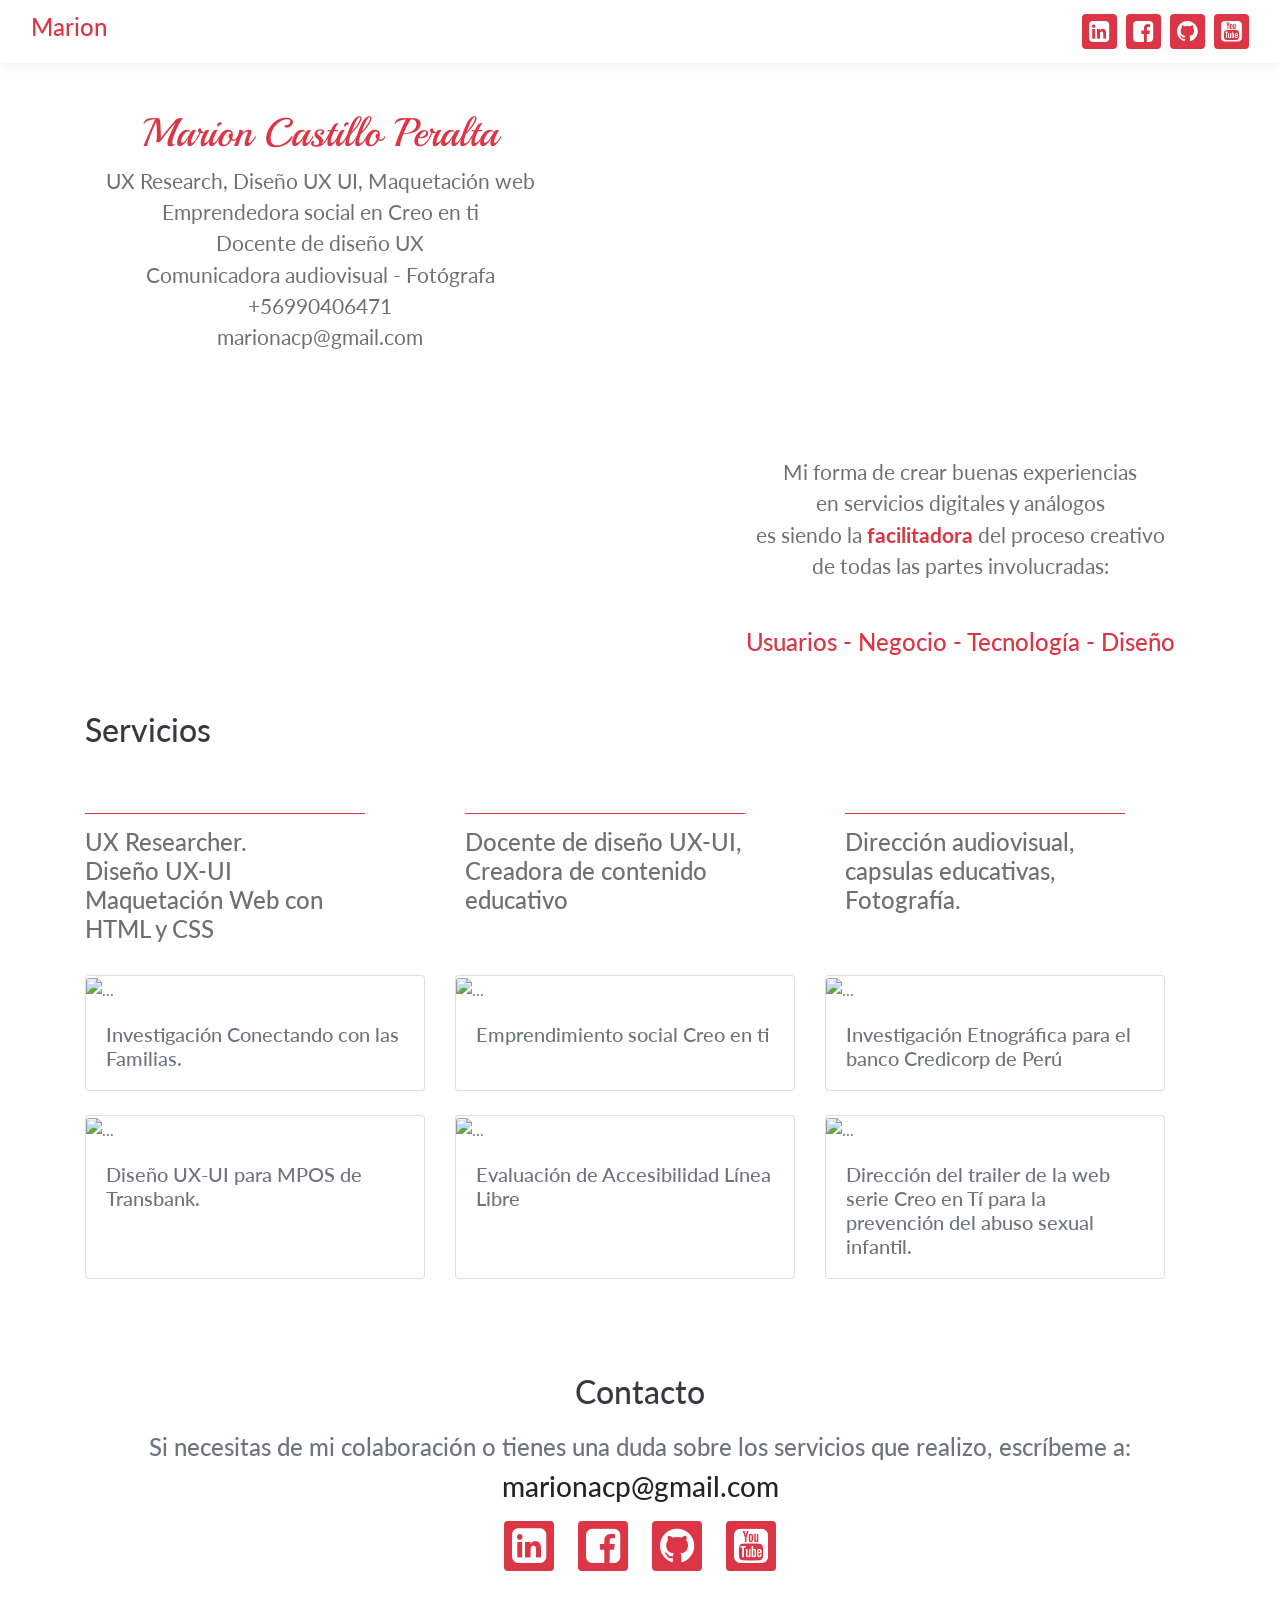
==== index.html @ 3ec82497 "Add files via upload" ====
﻿<!doctype html>
<html lang="es">
<head>
    <meta charset="utf-8">
    <meta name="viewport" content="width=device-width, initial-scale=1, shrink-to-fit=no">
    <meta http-equiv="x-ua-compatible" content="ie=edge">
    <title>Portafolio Marion</title>    
    <link rel="stylesheet" href="https://maxcdn.bootstrapcdn.com/bootstrap/4.0.0/css/bootstrap.min.css" integrity="sha384-Gn5384xqQ1aoWXA+058RXPxPg6fy4IWvTNh0E263XmFcJlSAwiGgFAW/dAiS6JXm" crossorigin="anonymous">
    <link rel="stylesheet" href="https://stackpath.bootstrapcdn.com/font-awesome/4.7.0/css/font-awesome.min.css">
    <link href="https://fonts.googleapis.com/css2?family=Lato&display=swap" rel="stylesheet">
    <link href="https://fonts.googleapis.com/css?family=Playball&display=swap" rel="stylesheet">


    <link href="assets/css/estilos.css" rel="stylesheet">

</head>
<body>

    <header class="fixed-top">
        <div class="navbar navbar-dark bg-white box-shadow">

            <div class="col-3 container d-flex justify-content-between">
                <a href="#" class="navbar-brand d-flex align-items-center">
                    <h4 class="text-danger titulo2">Marion</h4>
                   
                </a>
            </div>
            <div class="col-9 text-right">
                    <a class="btn btn-danger iconomenu" href="https://www.linkedin.com/in/marionux/" target="_blank" ><i class="icon1 fa fa-linkedin-square" aria-hidden="true" id="icon"></i></a>
                    <a class="btn btn-danger iconomenu" href="https://www.facebook.com/FotografiaMarion/" target="_blank" ><i class="icon1 fa fa-facebook-square" aria-hidden="true"></i></a>
                    <a class="btn btn-danger iconomenu" href="https://github.com/marioncastillo" target="_blank" ><i class="icon1 fa fa-github" aria-hidden="true"></i> </a>
                    <a class="btn btn-danger iconomenu" href="https://www.youtube.com/marionaudiovisual" target="_blank" ><i class="icon1 fa fa-youtube-square" aria-hidden="true"></i>
                    </i></a>
                    
            </div>
        </div>
    </header>

<main role="main" class="container-fluid">
            
        <section class="row nombre text-center">
                <div class="col-12 col-sm-6 texto1">
                    <h1 class="text-danger titulo1">Marion Castillo Peralta</h1>
                    <p class="parrafo">UX Research, Diseño UX UI, Maquetación web <br>
                        Emprendedora social en ​Creo en ti  <br>
                        Docente de diseño UX <br>
                        Comunicadora audiovisual - Fotógrafa <br> 
                        +56990406471 <br>
                        marionacp@gmail.com</p>
                </div>
                <div class="col-12 col-sm-6">
                    <img class="foto" src="assets/img/Foto-marion.jpg" alt="">
                </div>
       </section>
            <div class="text-center">
                <img class="lineaflecha" src="assets/img/lineaflecha.png" alt="">
            </div>

       <section class="row text-center">
                <div class="col-12 col-sm-6 text-center">
                    <img class="circulos" src="assets/img/circulos.png" alt="">
                </div>
                <div class="col-12 col-sm-6 text-center texto1">
                    <p class="parrafo">Mi forma de crear buenas experiencias <br>
                        en servicios digitales y análogos <br>
                        es siendo la <strong class="text-danger">facilitadora</strong> del proceso creativo <br>
                            de todas las partes involucradas: <br> <br>
                    </p>
                     <h4 class="text-danger">Usuarios - Negocio - Tecnología - Diseño</h4>  
                </div>
        </section>
            <div class="text-center">
                <img class="lineaflecha" src="assets/img/lineaflecha.png" alt="">
            </div>

    <main class="container">

        <section class="servicios row">
                    <div class="col-12">
                        <h2 class="text-dark text-left tituloseccion">Servicios</h2>
                    </div>

                    <div class="col col-sm-4 text-left">
                            <img class="iconoservicio" src="assets/img/ui.png" alt="">
                            <div class="border-top border-danger">
                                <h4 class="textoservicio"> UX Researcher. <br> Diseño UX-UI <br> Maquetación Web con HTML y CSS</h4>
                            </div>
                    </div>
                    
                    <div class="col col-sm-4 text-left">
                        <img class="iconoservicio" src="assets/img/generate.png" alt="">
                        <div class="border-top border-danger">
                            <h4 class="textoservicio">Docente de diseño UX-UI, Creadora de contenido educativo</h4>
                        </div>
                    </div>

                    <div class="col col-sm-4 text-left">
                        <img class="iconoservicio" src="assets/img/multimedia.png" alt="">
                        <div class="border-top border-danger">
                            <h4 class="textoservicio">Dirección audiovisual, capsulas educativas, Fotografía. </h4>
                        </div>
                    </div>                
    
        </section>
<br>



<!--casos nuevos-->

        <section class="row casosexito">
    <!-- card1 -->
            <div class="card-deck container">
                <div class="card">
                <a href="https://drive.google.com/file/d/1eQfD-FpYUxV7g5mlMqT8iRuD5xcc2al2/view" class="text-secondary" target="">
                  <img src="assets/img/Investigacion-familias.png" class="card-img-top" alt="...">
                  <div class="card-body">
                    <h5 class="card-text">Investigación Conectando con las Familias.</h5>
                  </div>
                </a>
                </div>
             
    <!-- card2 -->
                <div class="card">
                <a href="https://drive.google.com/file/d/1NklPL475hdJhBr-mVmho3ZcReyX8gz90/view?usp=drive_link" class="text-secondary">
                  <img src="assets/img/creoenti1.png" class="card-img-top" alt="...">
                  <div class="card-body">
                    <h5 class="card-text">Emprendimiento social Creo en ti</h5>
                  </div>
                </a>
                </div>
                  
    <!-- card3 -->
                <div class="card">
                    <a href="https://drive.google.com/file/d/1T6AP4Ch5hAWFWMfX0j9KSFwaQBrUwm0S/view?usp=drive_link" class="text-secondary">
                  <img src="assets/img/krealo.png" class="card-img-top" alt="...">
                  <div class="card-body">
                    <h5 class="card-text">Investigación Etnográfica para el banco Credicorp de Perú</h5>
                  </div>
                </a>          
                </div>
            </div>
        </section>

<br>
 <!-- casos 2 exito -->
        <section class="row casosexito">
    <!-- card1 -->
            <div class="card-deck container">
                <div class="card">
                <a href="https://drive.google.com/file/d/12KH7iPFXDV-AR3Hg82NLf_JYm8QoLj30/view?usp=drive_link" class="text-secondary">
                  <img src="assets/img/mpos.png" class="card-img-top" alt="...">
                  <div class="card-body">
                    <h5 class="card-text">Diseño UX-UI para MPOS de Transbank.</h5>
                  </div>
                </a>
                </div>
             
    <!-- card2 -->
                <div class="card">
                <a href="https://www.notion.so/Evaluaci-n-de-accesibilidad-linealibre-cl-a3cfcf4490c1404eb77537d5d5f616c1" class="text-secondary">
                  <img src="assets/img/linea-libre.png" class="card-img-top" alt="...">
                  <div class="card-body">
                    <h5 class="card-text">Evaluación de Accesibilidad Línea Libre</h5>
                  </div>
                </a>
                </div>
                  
    <!-- card3 -->
                <div class="card">
                    <a href="https://youtu.be/rTrufgA4bEY?si=K4AiEiFjN-LQug8q" class="text-secondary">
                  <img src="assets/img/video-creoenti.png" class="card-img-top" alt="...">
                  <div class="card-body">
                    <h5 class="card-text">Dirección del  trailer de la web serie Creo en Tí para la prevención del abuso sexual infantil.</h5>
                  </div>
                </a>          
                </div>
            </div>
        </section>


    </main>

</main>



    <footer class="">
        <div class="text-center">
            <img class="lineaflecha" src="img/lineaflecha.png" alt="">
        </div>

        <div class="contexto container text-center">
            <div class="col-12">
                <h2 class="text-dark tituloseccion">Contacto</h2>
            </div>
            <div class="col-12 col-sm-12">
                <h4 class="text-secondary">
                    Si necesitas de mi colaboración o tienes una duda sobre los servicios que realizo, escríbeme a:</h4>
                    
                <h3>marionacp@gmail.com</h3>
            </div>
            <div class="col-12">
                <a class="btn btn-danger iconofooter" href="https://www.linkedin.com/in/marionux/" target="_blank" ><i class="iconfo fa fa-linkedin-square" aria-hidden="true" id="icon"></i></a>
                <a class="btn btn-danger iconofooter" href="https://www.facebook.com/FotografiaMarion/" target="_blank" ><i class="iconfo fa fa-facebook-square" aria-hidden="true"></i></a>
                <a class="btn btn-danger iconofooter" href="https://github.com/marioncastillo" target="_blank" ><i class="iconfo fa fa-github" aria-hidden="true"></i> </a>
                <a class="btn btn-danger iconofooter" href="https://www.youtube.com/marionaudiovisual" target="_blank" ><i class="iconfo fa fa-youtube-square" aria-hidden="true"></i>
                </i></a>
                
            </div>
        </div>
    </footer>

    <script src="https://code.jquery.com/jquery-3.2.1.slim.min.js"
            integrity="sha384-KJ3o2DKtIkvYIK3UENzmM7KCkRr/rE9/Qpg6aAZGJwFDMVNA/GpGFF93hXpG5KkN"
            crossorigin="anonymous"></script>
    <script src="https://cdnjs.cloudflare.com/ajax/libs/popper.js/1.12.9/umd/popper.min.js"
            integrity="sha384-ApNbgh9B+Y1QKtv3Rn7W3mgPxhU9K/ScQsAP7hUibX39j7fakFPskvXusvfa0b4Q"
            crossorigin="anonymous"></script>
    <script src="https://maxcdn.bootstrapcdn.com/bootstrap/4.0.0/js/bootstrap.min.js"
            integrity="sha384-JZR6Spejh4U02d8jOt6vLEHfe/JQGiRRSQQxSfFWpi1MquVdAyjUar5+76PVCmYl"
            crossorigin="anonymous"></script>
</body>
</html>
---- assets/css/estilos.css ----
/* inicio header*/
.box-shadow { box-shadow: 0 .25rem .75rem rgba(0, 0, 0, .05); }

.iconomenu{
  border: 0px;
  padding: 5px;
  width: 35px;
  height: 35px;
  margin-left: 5px;
}

.icon1{
  font-size: 150%;
}
.nombre{
  margin-top: 45px;
}

/* fin header*/

/* inicio sección 1 sobre mi*/
.texto1{
  margin-top:5%;
}
.foto{
  width: 270px;
  border-radius: 5%;
  margin-top:8%;
}
.lineaflecha{
  width: 100%;
  margin-top: 1%;
}

.circulos{
  width: 50%;
  margin-top: 3%;
}


.parrafo{
  font-family: 'Lato', sans-serif;
  font-size: 130%;
  color: #707070;
  
}
body{
  font-family: 'Lato', sans-serif;
}

.titulo1{
  font-family: 'Playball', cursive;

 }


/* fin sección 1 sobre mi*/

/* inicio sección servicios*/

.iconoservicio{
  width: 40%;
}

.border-danger{
  width:80%;
  border-color: #BE0130;
  margin-top:5%;
}

.textoservicio{
  margin-top:5%;
  color: #707070;
}
.tituloseccion{
  margin-top:2%;
  margin-bottom:2%;
}

/* inicio sección casos de exito */
a:link{
  text-decoration: none;
}

.card:hover {
  filter: brightness(0.9);

}

.card:hover {
  filter: opacity(.6);

}
/* fin sección casos de exito */

/* inicio sección recomendaciones */



.active{
  color: #BE0130;
}

/* inicio footer */

footer {
  padding-top: 3rem;
  padding-bottom: 3rem;
}

footer p {
  margin-bottom: .25rem;
}

.iconofooter{
  border: 0px;
  padding: 5px;
  width: 50px;
  height: 50px;
  margin: 10px;
  
}

.iconfo{
  font-size: 40px;
}
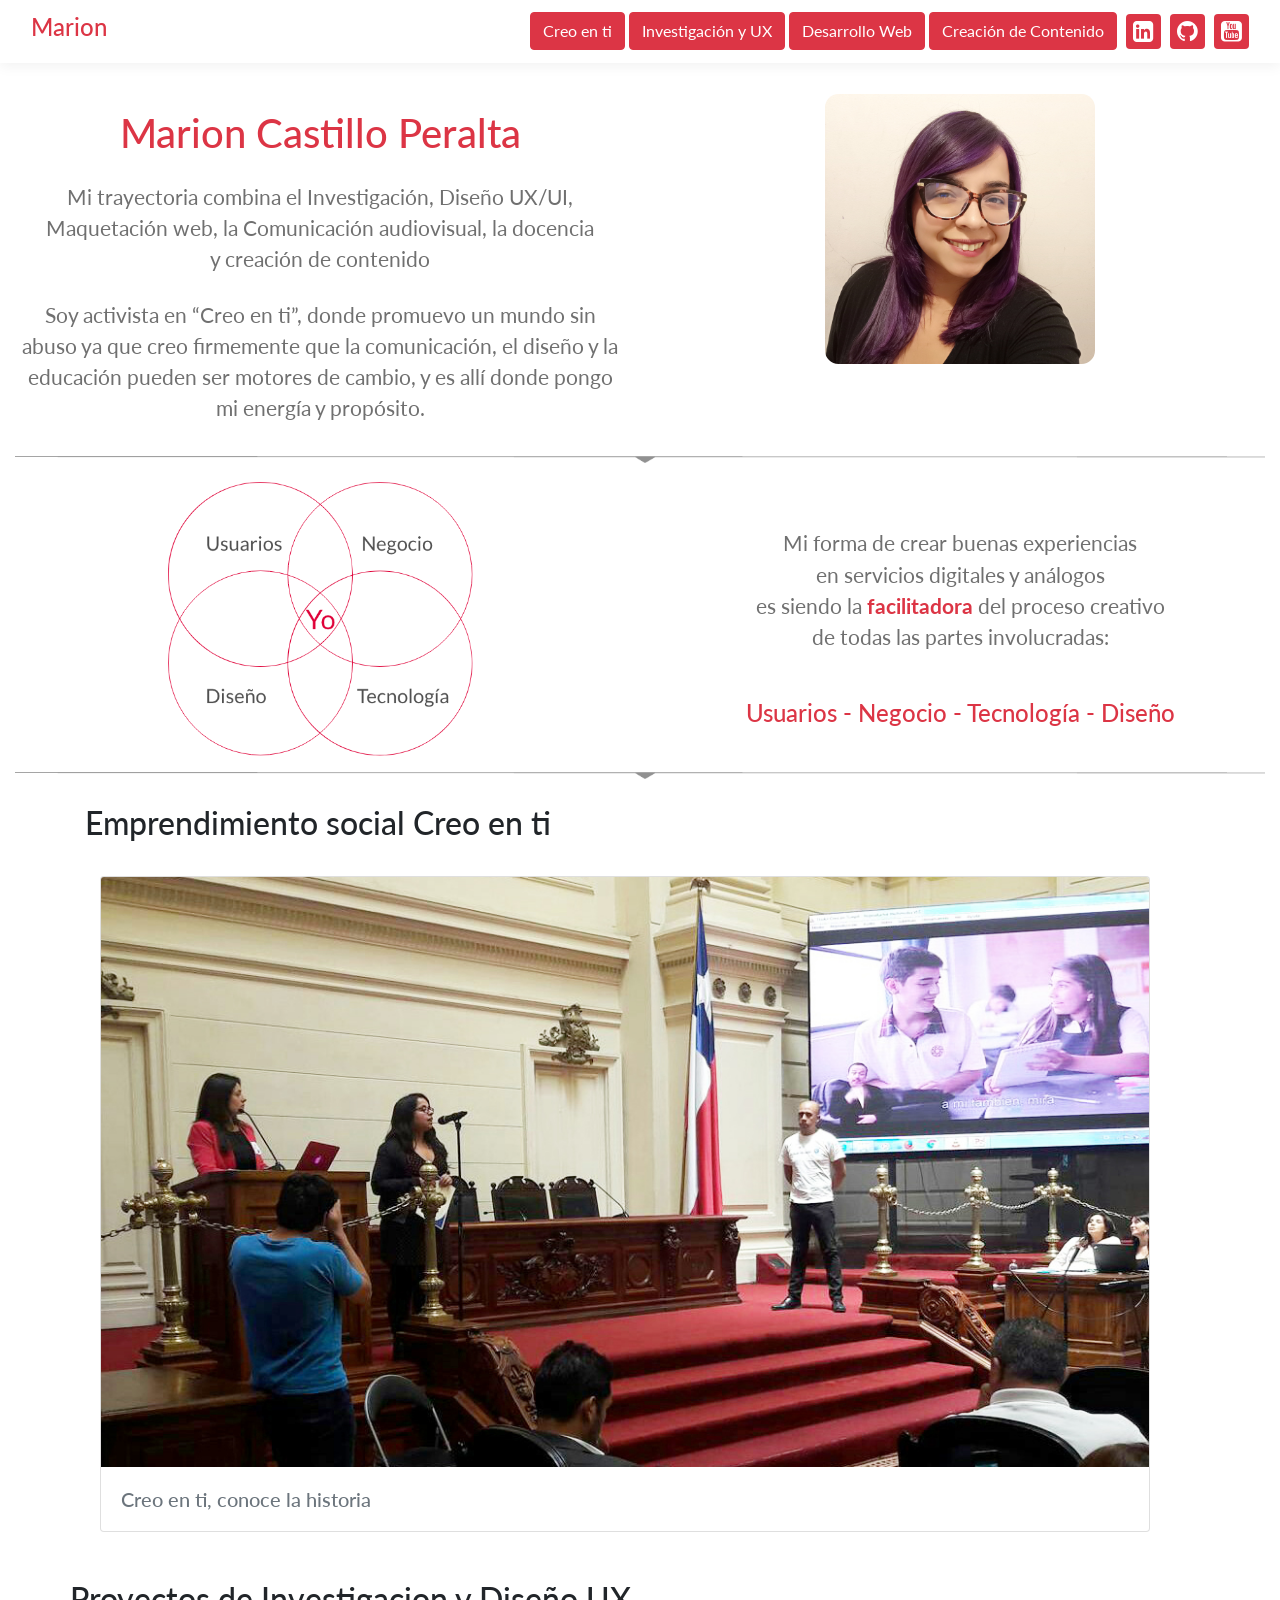
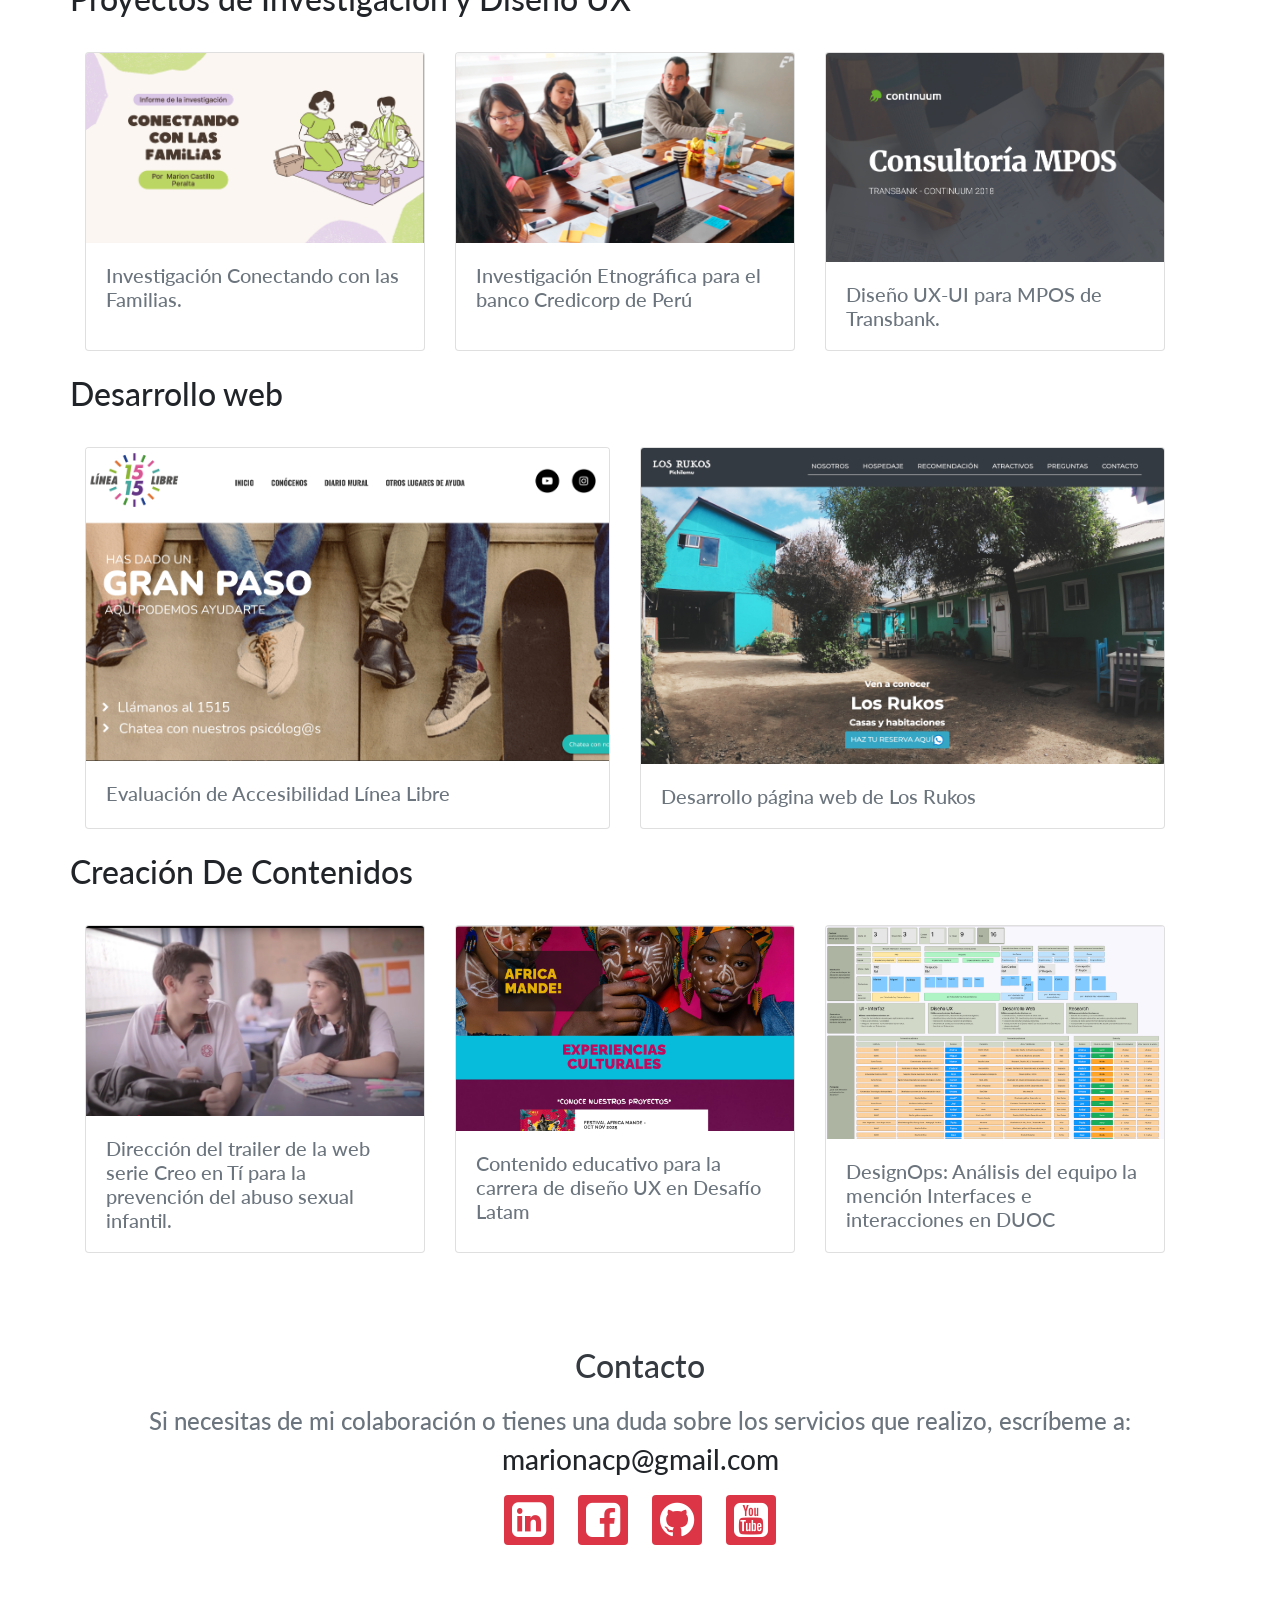
==== commit f5a85f79: "Carga de trabajos nuevos y nuevo orden" ====
--- a/index.html
+++ b/index.html
@@ -16,7 +16,7 @@
 </head>
 <body>
 
-    <header class="fixed-top">
+    <header class="color-negro fixed-top">
         <div class="navbar navbar-dark bg-white box-shadow">
 
             <div class="col-3 container d-flex justify-content-between">
@@ -26,8 +26,11 @@
                 </a>
             </div>
             <div class="col-9 text-right">
+                    <a class="btn btn-danger" href="#creoenti" >Creo en ti</a>
+                    <a class="btn btn-danger" href="#investigacion">Investigación y UX</a>
+                    <a class="btn btn-danger" href="#desarrollo">Desarrollo Web</a>
+                    <a class="btn btn-danger" href="#contenidos">Creación de Contenido</a>
                     <a class="btn btn-danger iconomenu" href="https://www.linkedin.com/in/marionux/" target="_blank" ><i class="icon1 fa fa-linkedin-square" aria-hidden="true" id="icon"></i></a>
-                    <a class="btn btn-danger iconomenu" href="https://www.facebook.com/FotografiaMarion/" target="_blank" ><i class="icon1 fa fa-facebook-square" aria-hidden="true"></i></a>
                     <a class="btn btn-danger iconomenu" href="https://github.com/marioncastillo" target="_blank" ><i class="icon1 fa fa-github" aria-hidden="true"></i> </a>
                     <a class="btn btn-danger iconomenu" href="https://www.youtube.com/marionaudiovisual" target="_blank" ><i class="icon1 fa fa-youtube-square" aria-hidden="true"></i>
                     </i></a>
@@ -40,13 +43,9 @@
             
         <section class="row nombre text-center">
                 <div class="col-12 col-sm-6 texto1">
-                    <h1 class="text-danger titulo1">Marion Castillo Peralta</h1>
-                    <p class="parrafo">UX Research, Diseño UX UI, Maquetación web <br>
-                        Emprendedora social en ​Creo en ti  <br>
-                        Docente de diseño UX <br>
-                        Comunicadora audiovisual - Fotógrafa <br> 
-                        +56990406471 <br>
-                        marionacp@gmail.com</p>
+                    <h1 class="text-danger">Marion Castillo Peralta</h1>
+                    <p class="parrafo m-4">Mi trayectoria combina el Investigación, Diseño UX/UI, Maquetación web, la Comunicación audiovisual, la docencia y creación de contenido </p>
+                    <p class="parrafo">Soy activista en “Creo en ti”, donde promuevo un mundo sin abuso ya que creo firmemente que la comunicación, el diseño y la educación pueden ser motores de cambio, y es allí donde pongo mi energía y propósito.</p>
                 </div>
                 <div class="col-12 col-sm-6">
                     <img class="foto" src="assets/img/Foto-marion.jpg" alt="">
@@ -60,7 +59,7 @@
                 <div class="col-12 col-sm-6 text-center">
                     <img class="circulos" src="assets/img/circulos.png" alt="">
                 </div>
-                <div class="col-12 col-sm-6 text-center texto1">
+                <div class="col-12 col-sm-6 text-center texto1 ">
                     <p class="parrafo">Mi forma de crear buenas experiencias <br>
                         en servicios digitales y análogos <br>
                         es siendo la <strong class="text-danger">facilitadora</strong> del proceso creativo <br>
@@ -75,99 +74,126 @@
 
     <main class="container">
 
-        <section class="servicios row">
-                    <div class="col-12">
-                        <h2 class="text-dark text-left tituloseccion">Servicios</h2>
-                    </div>
-
-                    <div class="col col-sm-4 text-left">
-                            <img class="iconoservicio" src="assets/img/ui.png" alt="">
-                            <div class="border-top border-danger">
-                                <h4 class="textoservicio"> UX Researcher. <br> Diseño UX-UI <br> Maquetación Web con HTML y CSS</h4>
-                            </div>
-                    </div>
-                    
-                    <div class="col col-sm-4 text-left">
-                        <img class="iconoservicio" src="assets/img/generate.png" alt="">
-                        <div class="border-top border-danger">
-                            <h4 class="textoservicio">Docente de diseño UX-UI, Creadora de contenido educativo</h4>
-                        </div>
-                    </div>
-
-                    <div class="col col-sm-4 text-left">
-                        <img class="iconoservicio" src="assets/img/multimedia.png" alt="">
-                        <div class="border-top border-danger">
-                            <h4 class="textoservicio">Dirección audiovisual, capsulas educativas, Fotografía. </h4>
-                        </div>
-                    </div>                
     
-        </section>
 <br>
 
 
 
 <!--casos nuevos-->
-
+<section>
+               <div class="card-deck container">
+            <div class=" row col col-sm-12 text-left">
+             <h2 id="creoenti">Emprendimiento social Creo en ti</h2> 
+            </div>
+            <br>
+            <br>
+            <br>
+                <div class="card">
+                <a href="https://drive.google.com/file/d/1NklPL475hdJhBr-mVmho3ZcReyX8gz90/view?usp=drive_link" class="text-secondary">
+                  <img src="assets/img/creoenti.jpg" class="card-img-top" alt="...">
+                  <div class="card-body">
+                    <h5 class="card-text">Creo en ti, conoce la historia</h5>
+                  </div>
+                </a>
+                </div>
+                 <br>
+ <br>
+
+</section>
+ 
+
+    <!-- card1 -->
+<br>
+<br>
         <section class="row casosexito">
+
+            <div class="card-deck container">
+                <br> <br>
+            <div class=" row col col-sm-12 text-left ">
+                
+             <h2 id="investigacion" >Proyectos de Investigacion y Diseño UX</h2> 
+            </div>
+            <br>
+            <br>
+            <br>
+
+    <!-- card2 -->
+
+                <div class="card">
+                <a href="https://drive.google.com/file/d/1eQfD-FpYUxV7g5mlMqT8iRuD5xcc2al2/view" class="text-secondary" target="">
+                  <img src="assets/img/Investigacion-familias.png" class="card-img-top" alt="...">
+                  <div class="card-body">
+                    <h5 class="card-text">Investigación Conectando con las Familias.</h5>
+                  </div>
+                </a>
+                </div>
+             
+
+                  
+    <!-- card3 -->
+                <div class="card">
+                    <a href="https://drive.google.com/file/d/1T6AP4Ch5hAWFWMfX0j9KSFwaQBrUwm0S/view?usp=drive_link" class="text-secondary">
+                  <img src="assets/img/krealo.png" class="card-img-top" alt="...">
+                  <div class="card-body">
+                    <h5 class="card-text">Investigación Etnográfica para el banco Credicorp de Perú</h5>
+                  </div>
+                </a>          
+                </div>
+                <div class="card">
+                <a href="https://drive.google.com/file/d/12KH7iPFXDV-AR3Hg82NLf_JYm8QoLj30/view?usp=drive_link" class="text-secondary">
+                  <img src="assets/img/mpos.png" class="card-img-top" alt="...">
+                  <div class="card-body">
+                    <h5 class="card-text">Diseño UX-UI para MPOS de Transbank.</h5>
+                  </div>
+                </a>
+                </div>
+            </div>
+        </section>
+
+<br>
+ <!-- casos 2 exito -->
+        <section class="row casosexito">
+            <div class=" row col col-sm-12 text-left">
+             <h2 id="desarrollo" >Desarrollo web</h2> 
+            </div>
+            <br>
+            <br>
+            <br>
     <!-- card1 -->
             <div class="card-deck container">
                 <div class="card">
-                <a href="https://drive.google.com/file/d/1eQfD-FpYUxV7g5mlMqT8iRuD5xcc2al2/view" class="text-secondary" target="">
-                  <img src="assets/img/Investigacion-familias.png" class="card-img-top" alt="...">
-                  <div class="card-body">
-                    <h5 class="card-text">Investigación Conectando con las Familias.</h5>
-                  </div>
-                </a>
-                </div>
-             
-    <!-- card2 -->
-                <div class="card">
-                <a href="https://drive.google.com/file/d/1NklPL475hdJhBr-mVmho3ZcReyX8gz90/view?usp=drive_link" class="text-secondary">
-                  <img src="assets/img/creoenti1.png" class="card-img-top" alt="...">
-                  <div class="card-body">
-                    <h5 class="card-text">Emprendimiento social Creo en ti</h5>
-                  </div>
-                </a>
-                </div>
-                  
+                <a href="https://www.notion.so/Evaluaci-n-de-accesibilidad-linealibre-cl-a3cfcf4490c1404eb77537d5d5f616c1" class="text-secondary">
+                  <img src="assets/img/linea-libre.png" class="card-img-top" alt="...">
+                  <div class="card-body">
+                    <h5 class="card-text">Evaluación de Accesibilidad Línea Libre</h5>
+                  </div>
+                </a>
+                </div>
+     <br>             
     <!-- card3 -->
-                <div class="card">
-                    <a href="https://drive.google.com/file/d/1T6AP4Ch5hAWFWMfX0j9KSFwaQBrUwm0S/view?usp=drive_link" class="text-secondary">
-                  <img src="assets/img/krealo.png" class="card-img-top" alt="...">
-                  <div class="card-body">
-                    <h5 class="card-text">Investigación Etnográfica para el banco Credicorp de Perú</h5>
-                  </div>
-                </a>          
-                </div>
-            </div>
-        </section>
-
-<br>
- <!-- casos 2 exito -->
+               <div class="card">
+                <a href="https://losrukos.cl/" class="text-secondary">
+                  <img src="assets/img/losrukos.png" class="card-img-top" alt="...">
+                  <div class="card-body">
+                    <h5 class="card-text">Desarrollo página web de Los Rukos</h5>
+                  </div>
+                </a>
+                </div>
+
+            </div>
+        </section>
+<br>
+         <!-- casos 3 exito -->
         <section class="row casosexito">
+            <div class=" row col col-sm-12 text-left">
+             <h2 id="contenidos" >Creación De Contenidos</h2> 
+            </div>
+            <br>
+            <br>
+            <br>
     <!-- card1 -->
             <div class="card-deck container">
                 <div class="card">
-                <a href="https://drive.google.com/file/d/12KH7iPFXDV-AR3Hg82NLf_JYm8QoLj30/view?usp=drive_link" class="text-secondary">
-                  <img src="assets/img/mpos.png" class="card-img-top" alt="...">
-                  <div class="card-body">
-                    <h5 class="card-text">Diseño UX-UI para MPOS de Transbank.</h5>
-                  </div>
-                </a>
-                </div>
-             
-    <!-- card2 -->
-                <div class="card">
-                <a href="https://www.notion.so/Evaluaci-n-de-accesibilidad-linealibre-cl-a3cfcf4490c1404eb77537d5d5f616c1" class="text-secondary">
-                  <img src="assets/img/linea-libre.png" class="card-img-top" alt="...">
-                  <div class="card-body">
-                    <h5 class="card-text">Evaluación de Accesibilidad Línea Libre</h5>
-                  </div>
-                </a>
-                </div>
-                  
-    <!-- card3 -->
-                <div class="card">
                     <a href="https://youtu.be/rTrufgA4bEY?si=K4AiEiFjN-LQug8q" class="text-secondary">
                   <img src="assets/img/video-creoenti.png" class="card-img-top" alt="...">
                   <div class="card-body">
@@ -175,13 +201,34 @@
                   </div>
                 </a>          
                 </div>
+             
+       <!-- card -->
+                <div class="card">
+                    <a href="https://drive.google.com/file/d/1VrQOgCVgMdS58esomEaFxAS_pXNFu2Xs/view?usp=sharing" class="text-secondary">
+                  <img src="assets/img/mande2.png" class="card-img-top" alt="...">
+                  <div class="card-body">
+                    <h5 class="card-text">Contenido educativo para la carrera de diseño UX en Desafío Latam</h5>
+                  </div>
+                </a>          
+                </div>
+    <!-- card2 -->
+                <div class="card">
+                <a href="https://drive.google.com/file/d/115F__kavEXoGgUyJ-frGnpiCqbNxErDB/view?usp=drive_link" class="text-secondary">
+                  <img src="assets/img/DesignOps.png" class="card-img-top" alt="...">
+                  <div class="card-body">
+                    <h5 class="card-text">DesignOps: Análisis del equipo la mención Interfaces e interacciones en DUOC</h5>
+                  </div>
+                </a>
+                </div>
+                  
+ 
             </div>
         </section>
 
 
     </main>
 
-</main>
+
 
 
 
--- a/assets/css/estilos.css
+++ b/assets/css/estilos.css
@@ -50,10 +50,7 @@
   font-family: 'Lato', sans-serif;
 }
 
-.titulo1{
-  font-family: 'Playball', cursive;
 
- }
 
 
 /* fin sección 1 sobre mi*/
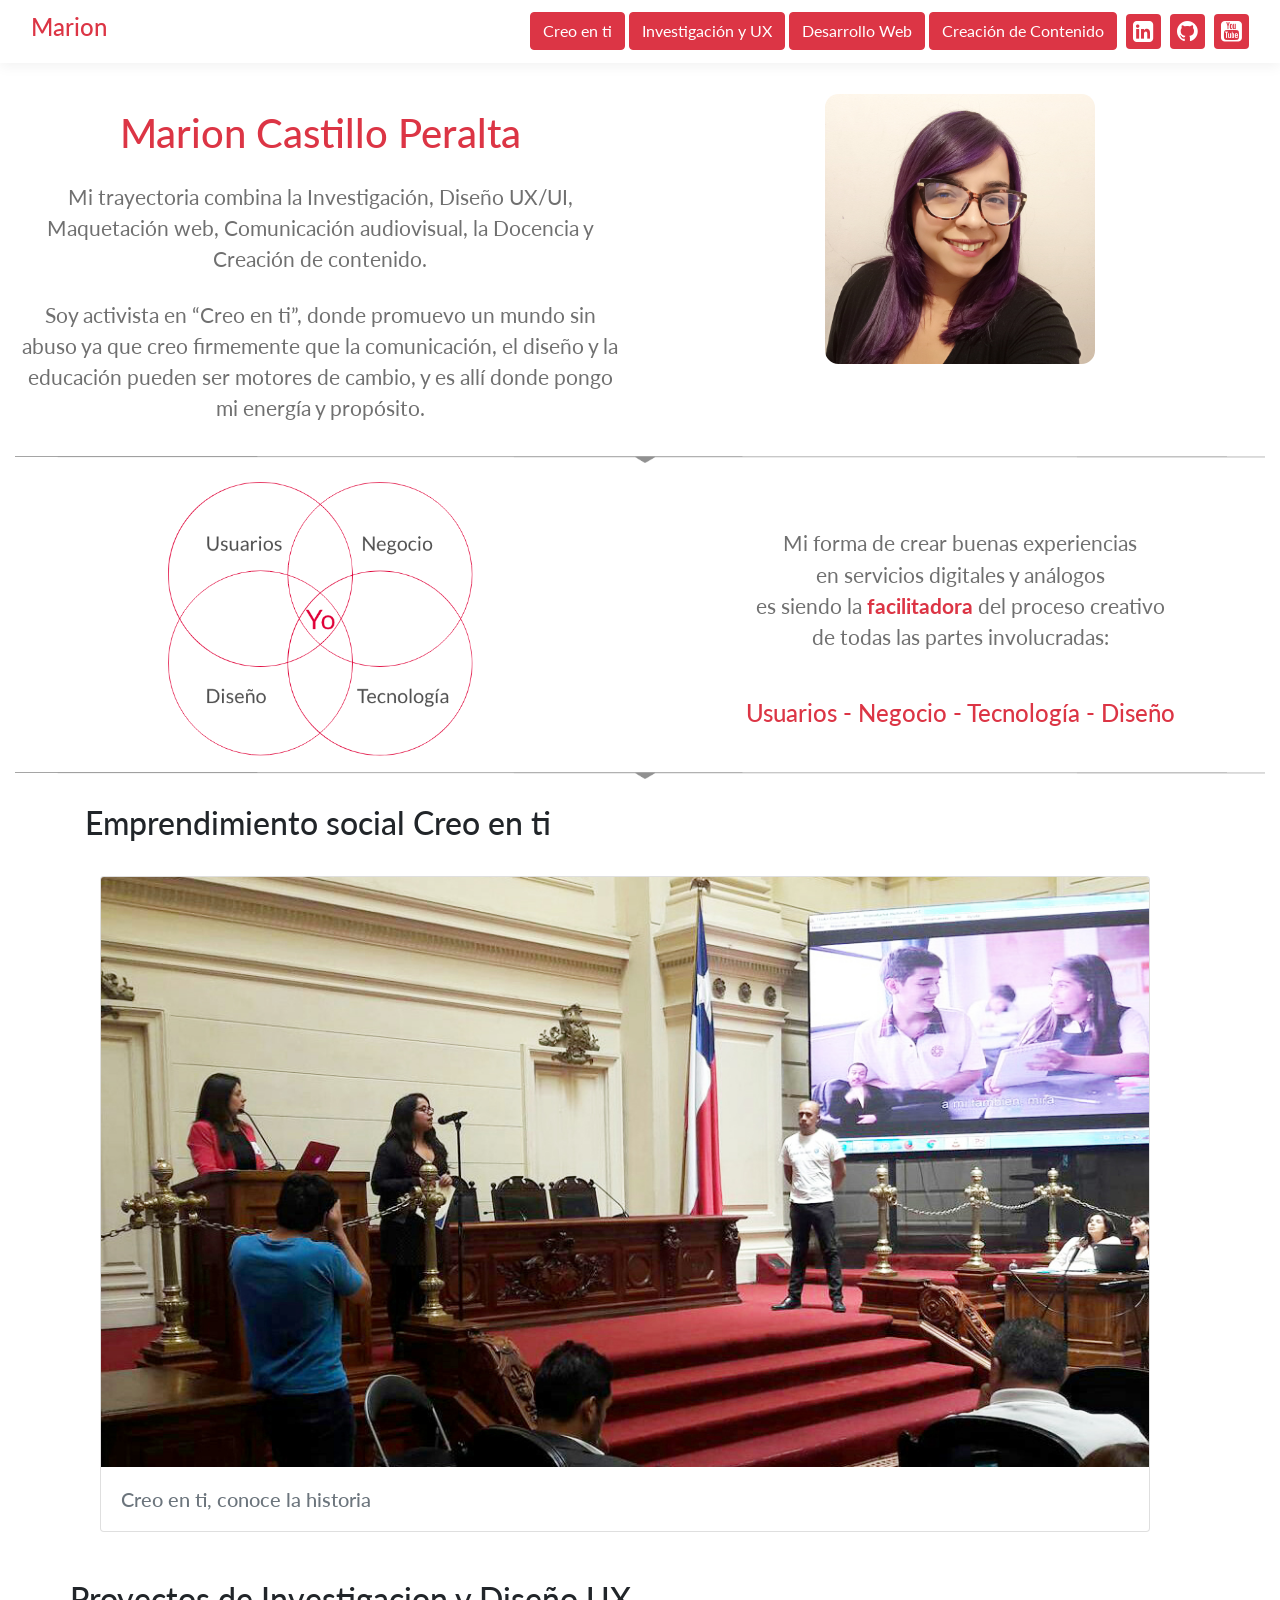
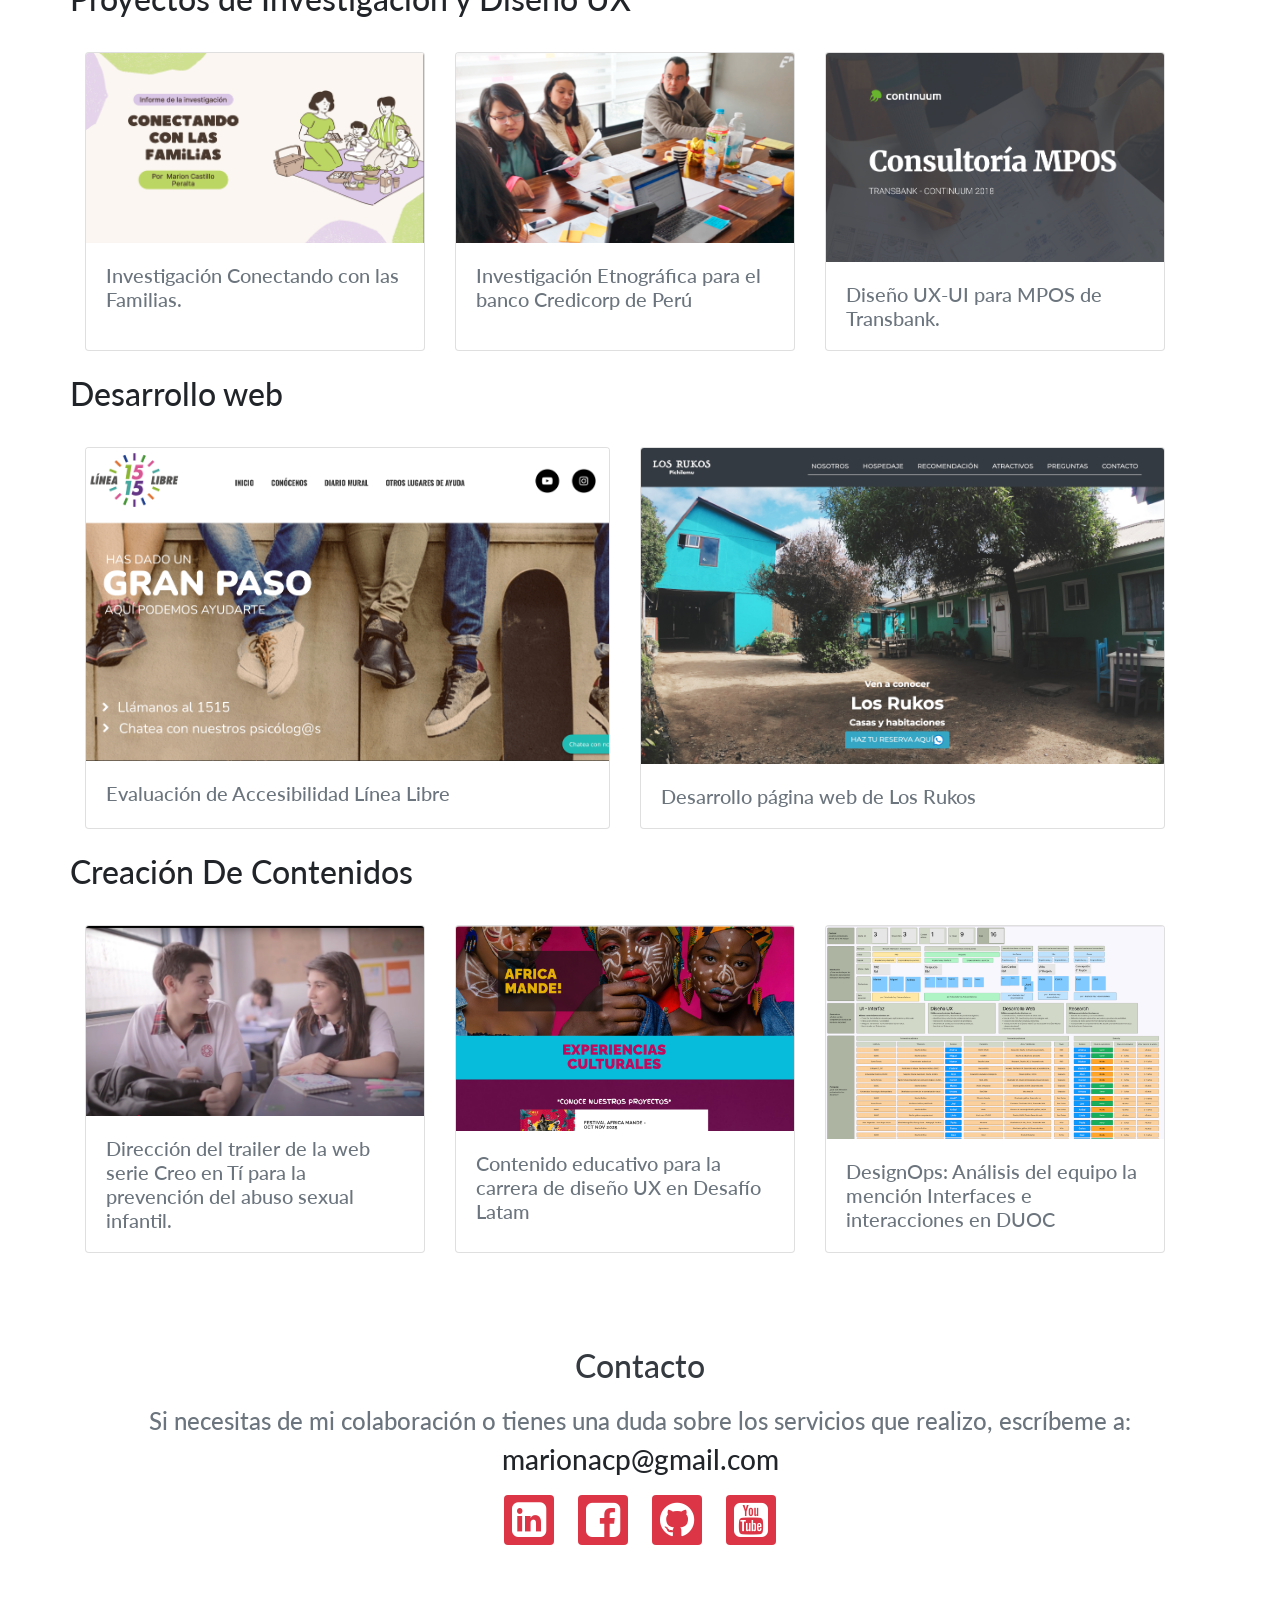
==== commit 574f03e6: "Actualización del html" ====
--- a/index.html
+++ b/index.html
@@ -44,7 +44,7 @@
         <section class="row nombre text-center">
                 <div class="col-12 col-sm-6 texto1">
                     <h1 class="text-danger">Marion Castillo Peralta</h1>
-                    <p class="parrafo m-4">Mi trayectoria combina el Investigación, Diseño UX/UI, Maquetación web, la Comunicación audiovisual, la docencia y creación de contenido </p>
+                    <p class="parrafo m-4">Mi trayectoria combina la Investigación, Diseño UX/UI, Maquetación web, Comunicación audiovisual, la Docencia y Creación de contenido. </p>
                     <p class="parrafo">Soy activista en “Creo en ti”, donde promuevo un mundo sin abuso ya que creo firmemente que la comunicación, el diseño y la educación pueden ser motores de cambio, y es allí donde pongo mi energía y propósito.</p>
                 </div>
                 <div class="col-12 col-sm-6">
